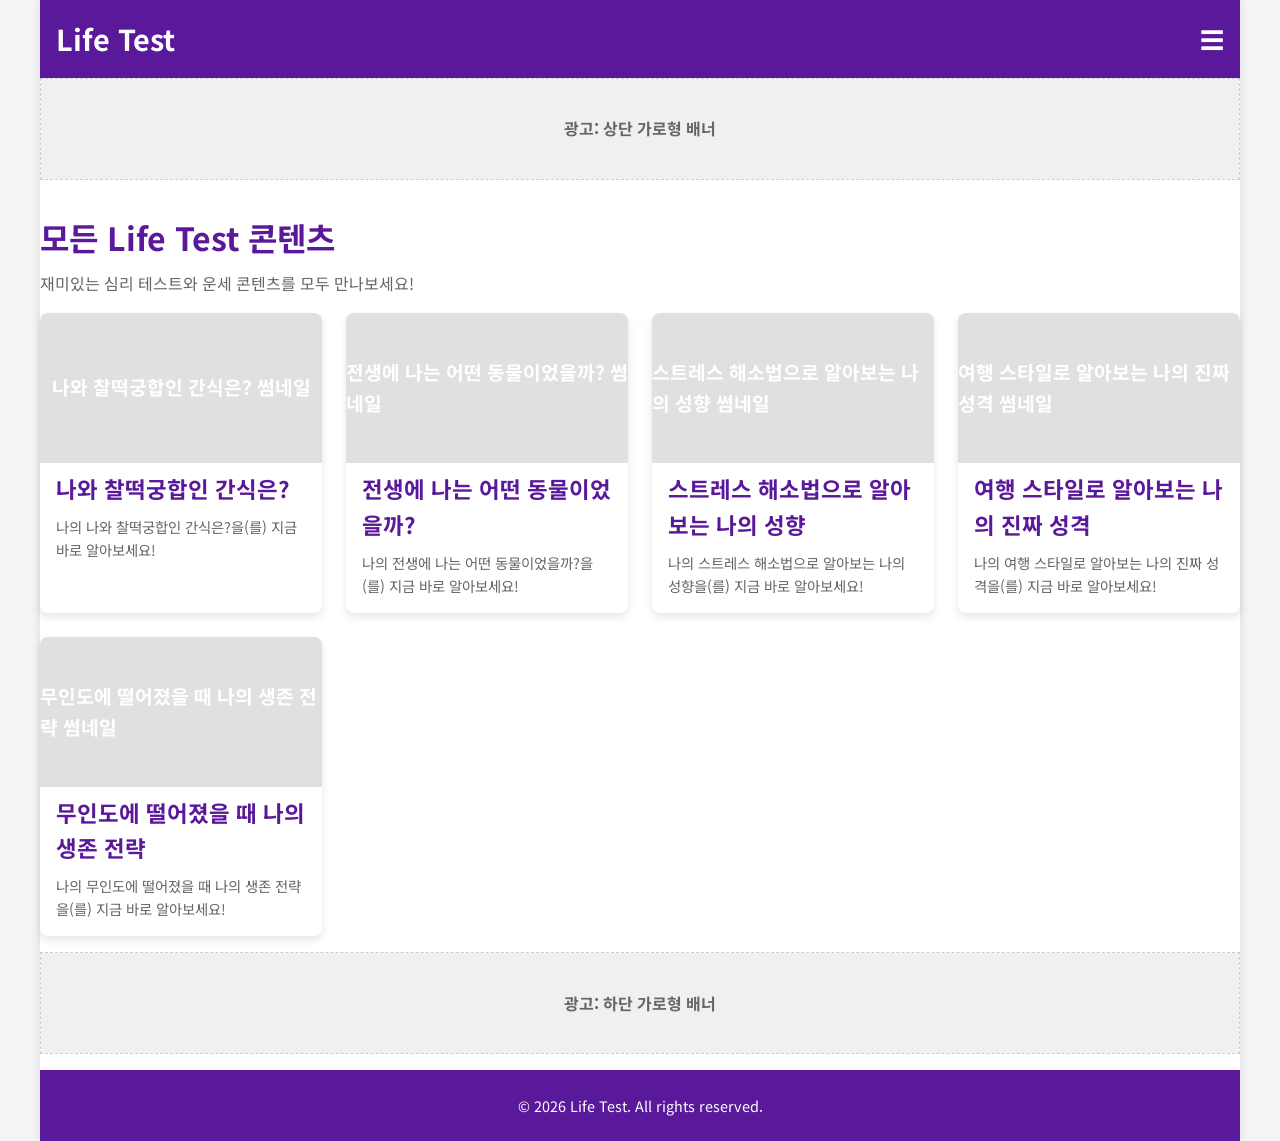
==== index.html @ fef47f28 "refactor: Optimize template files based on .clinerules" ====
<!DOCTYPE html>
<html lang="ko">
<head>
    <meta charset="UTF-8">
    <meta name="viewport" content="width=device-width, initial-scale=1.0">
    <title>Life Test - 모든 콘텐츠</title>
    <meta name="description" content="MZ세대를 위한 재미있는 심리 테스트, 운세, MBTI 콘텐츠 모음">
    <link rel="stylesheet" href="/css/style.css">
    <!-- JSON-LD 구조화 데이터 삽입 예정 -->
</head>
<body>
    <div class="container">
        <!-- 상단 헤더 -->
        <header class="header">
            <div class="logo">Life Test</div>
            <div class="hamburger-menu">☰</div>
            <nav class="full-screen-nav">
                <div class="close-button">X</div>
                <ul id="content-list">
                    <!-- 콘텐츠 목록이 여기에 동적으로 로드됩니다 -->
                </ul>
            </nav>
        </header>

        <div class="ad-banner top-width-ad">
            <!-- data-ad-client="ca-pub-9335289087106264" data-ad-slot="6534485962" -->
            <div class="ad-placeholder">광고: 상단 가로형 배너</div>
        </div>

        <main class="main-content">
            <h1 class="content-title">모든 Life Test 콘텐츠</h1>
            <p class="content-description">재미있는 심리 테스트와 운세 콘텐츠를 모두 만나보세요!</p>
            <div id="all-contents-grid" class="content-grid">
                <!-- 모든 콘텐츠가 여기에 동적으로 로드됩니다 -->
            </div>
        </main>

        <div class="ad-banner bottom-width-ad">
            <!-- data-ad-client="ca-pub-9335289087106264" data-ad-slot="9736597908" -->
            <div class="ad-placeholder">광고: 하단 가로형 배너</div>
        </div>

        <!-- 푸터 -->
        <footer class="footer">
            <p>&copy; 2026 Life Test. All rights reserved.</p>
        </footer>
    </div>

    <script src="/js/script.js"></script>
    <script>
        document.addEventListener("DOMContentLoaded", async () => {
            const contentGrid = document.getElementById("all-contents-grid");
            const contentListNav = document.getElementById("content-list");

            // Agent가 /workspace 내 폴더 목록을 읽어와서 이 스크립트를 동적으로 생성합니다.
            // 현재는 더미 데이터로 대체합니다.
            const contents = [
                { title: "나와 찰떡궁합인 간식은?", path: "snack-mbti-test" },
                { title: "전생에 나는 어떤 동물이었을까?", path: "animal-reincarnation-test" },
                { title: "스트레스 해소법으로 알아보는 나의 성향", path: "stress-coping-test" },
                { title: "여행 스타일로 알아보는 나의 진짜 성격", path: "travel-mbti-test" },
                { title: "무인도에 떨어졌을 때 나의 생존 전략", path: "island-survival-test" }
            ];

            contents.forEach(content => {
                // 메인 콘텐츠 그리드에 추가
                const contentCard = document.createElement("a");
                contentCard.href = `/${content.path}/index.html`;
                contentCard.className = "content-card";
                contentCard.innerHTML = `
                    <div class="content-card-thumbnail" style="background: #e0e0e0; height: 150px; display: flex; align-items: center; justify-content: center;">${content.title} 썸네일</div>
                    <h3 class="content-card-title">${content.title}</h3>
                    <p class="content-card-description">나의 ${content.title}을(를) 지금 바로 알아보세요!</p>
                `;
                contentGrid.appendChild(contentCard);

                // 네비게이션 목록에 추가
                const listItem = document.createElement("li");
                const link = document.createElement("a");
                link.href = `/${content.path}/index.html`;
                link.textContent = content.title;
                listItem.appendChild(link);
                contentListNav.appendChild(listItem);
            });
        });
    </script>
</body>
</html>
---- css/style.css ----
/* Google Fonts - 세련된 웹폰트 적용 */
@import url("https://fonts.googleapis.com/css2?family=Noto+Sans+KR:wght@400;700&display=swap");

:root {
    --primary-color: #5a189a;
    --secondary-color: #9d4edd;
    --accent-color: #c77dff;
    --text-color: #333;
    --light-gray: #f4f4f4;
    --medium-gray: #ccc;
    --dark-gray: #666;
}

* {
    box-sizing: border-box;
    margin: 0;
    padding: 0;
}

body {
    font-family: 'Noto Sans KR', sans-serif;
    line-height: 1.6;
    color: var(--text-color);
    background-color: var(--light-gray);
}

.container {
    max-width: 100%;
    margin: 0 auto;
    background-color: #fff;
    box-shadow: 0 0 10px rgba(0, 0, 0, 0.1);
}

/* Header */
.header {
    display: flex;
    justify-content: space-between;
    align-items: center;
    padding: 1rem;
    background-color: var(--primary-color);
    color: #fff;
    position: sticky;
    top: 0;
    z-index: 1000;
}

.header .logo {
    font-size: 1.8rem;
    font-weight: 700;
    color: #fff;
}

.hamburger-menu {
    font-size: 1.5rem;
    cursor: pointer;
}

.full-screen-nav {
    position: fixed;
    top: 0;
    left: 0;
    width: 100%;
    height: 100%;
    background-color: rgba(0, 0, 0, 0.9);
    color: #fff;
    display: flex;
    flex-direction: column;
    justify-content: center;
    align-items: center;
    z-index: 2000;
    transform: translateX(100%);
    transition: transform 0.3s ease-in-out;
}

.full-screen-nav.open {
    transform: translateX(0);
}

.full-screen-nav .close-button {
    position: absolute;
    top: 1rem;
    right: 1rem;
    font-size: 2rem;
    cursor: pointer;
}

.full-screen-nav #content-list {
    list-style: none;
    text-align: center;
}

.full-screen-nav #content-list li {
    margin: 1rem 0;
}

.full-screen-nav #content-list a {
    color: #fff;
    text-decoration: none;
    font-size: 1.5rem;
}

/* Ad Banners - Temporary Styles */
.ad-banner,
.ad-skyscraper div {
    margin-bottom: 1rem;
    text-align: center;
    font-weight: bold;
    color: var(--dark-gray);
    border: 1px dashed var(--medium-gray);
}

.ad-placeholder { background: #f0f0f0; min-height: 100px; display: flex; align-items: center; justify-content: center; width: 100%; }
.ad-placeholder-vertical { background: #e0e0e0; min-width: 120px; min-height: 600px; display: flex; align-items: center; justify-content: center; writing-mode: vertical-lr; text-orientation: mixed; }

/* Main Content */
.main-content {
    display: flex;
    flex-direction: column;
    padding: 1rem;
}

.content-wrapper {
    display: flex;
    flex-direction: column;
    gap: 1rem;
}

.content-area {
    flex-grow: 1;
}

.content-title {
    font-size: 2rem;
    color: var(--primary-color);
    margin-bottom: 0.5rem;
}

.content-description {
    font-size: 1rem;
    color: var(--dark-gray);
    margin-bottom: 1rem;
}

.thumbnail-image {
    background: var(--medium-gray);
    height: 200px;
    display: flex;
    align-items: center;
    justify-content: center;
    margin-bottom: 1rem;
    color: #fff;
    font-weight: bold;
}

.input-form {
    background-color: var(--light-gray);
    padding: 1.5rem;
    border-radius: 8px;
    margin-bottom: 1rem;
    text-align: center;
}

.input-form p {
    margin-bottom: 1rem;
    font-size: 1.1rem;
}

.input-form input[type="text"] {
    width: calc(100% - 2rem);
    padding: 0.8rem;
    margin-bottom: 1rem;
    border: 1px solid var(--medium-gray);
    border-radius: 4px;
    font-size: 1rem;
}

.input-form .cta-button {
    background-color: var(--accent-color);
    color: #fff;
    border: none;
    padding: 1rem 2rem;
    font-size: 1.2rem;
    font-weight: bold;
    border-radius: 5px;
    cursor: pointer;
    transition: background-color 0.3s ease;
}

.input-form .cta-button:hover {
    background-color: #a766cc;
}

/* Explore Banner */
.explore-banner {
    background-color: var(--light-gray);
    padding: 1rem;
    border-radius: 8px;
    text-align: center;
    margin-top: 2rem;
    border: 1px solid var(--medium-gray);
}

.explore-banner h3 {
    color: var(--primary-color);
    margin-bottom: 1rem;
}

.explore-item {
    display: flex;
    align-items: center;
    gap: 1rem;
    margin-bottom: 1rem;
    text-align: left;
    cursor: pointer;
}

.explore-thumbnail {
    background: var(--medium-gray);
    width: 80px;
    height: 80px;
    border-radius: 4px;
    flex-shrink: 0;
}

.explore-text .explore-title {
    font-weight: bold;
    color: var(--secondary-color);
}

.explore-text .explore-hook {
    font-size: 0.9rem;
    color: var(--dark-gray);
}

/* Footer */
.footer {
    text-align: center;
    padding: 1.5rem;
    background-color: var(--primary-color);
    color: #fff;
    font-size: 0.9rem;
    margin-top: 1rem;
}

.footer a {
    color: #fff;
    text-decoration: none;
    margin: 0 0.5rem;
}

.footer a:hover {
    text-decoration: underline;
}

/* Desktop specific styles */
@media (min-width: 768px) {
    .container {
        max-width: 1200px;
    }

    .content-wrapper {
        flex-direction: row;
    }

    .ad-skyscraper {
        display: flex; /* Show skyscrapers on desktop */
        flex-shrink: 0;
    }

    .left-height-ad {
        margin-right: 1rem;
    }

    .right-height-ad {
        margin-left: 1rem;
    }

    .main-content {
        padding: 1rem 0;
    }
}

@media (max-width: 767px) {
    .ad-skyscraper {
        display: none; /* Hide skyscrapers on mobile */
    }
}

/* Index Page Specific Styles */
.content-grid {
    display: grid;
    grid-template-columns: repeat(auto-fit, minmax(280px, 1fr));
    gap: 1.5rem;
    padding: 1rem;
}

.content-card {
    background-color: #fff;
    border-radius: 8px;
    box-shadow: 0 4px 8px rgba(0, 0, 0, 0.1);
    overflow: hidden;
    text-decoration: none;
    color: var(--text-color);
    transition: transform 0.2s ease-in-out;
}

.content-card:hover {
    transform: translateY(-5px);
}

.content-card-thumbnail {
    width: 100%;
    height: 150px;
    background-color: var(--medium-gray);
    display: flex;
    align-items: center;
    justify-content: center;
    color: #fff;
    font-weight: bold;
    font-size: 1.2rem;
    margin-bottom: 0.5rem;
}

.content-card-title {
    font-size: 1.4rem;
    color: var(--primary-color);
    padding: 0 1rem;
    margin-bottom: 0.5rem;
}

.content-card-description {
    font-size: 0.9rem;
    color: var(--dark-gray);
    padding: 0 1rem 1rem;
}

@media (min-width: 768px) {
    .content-grid {
        padding: 0;
    }
}
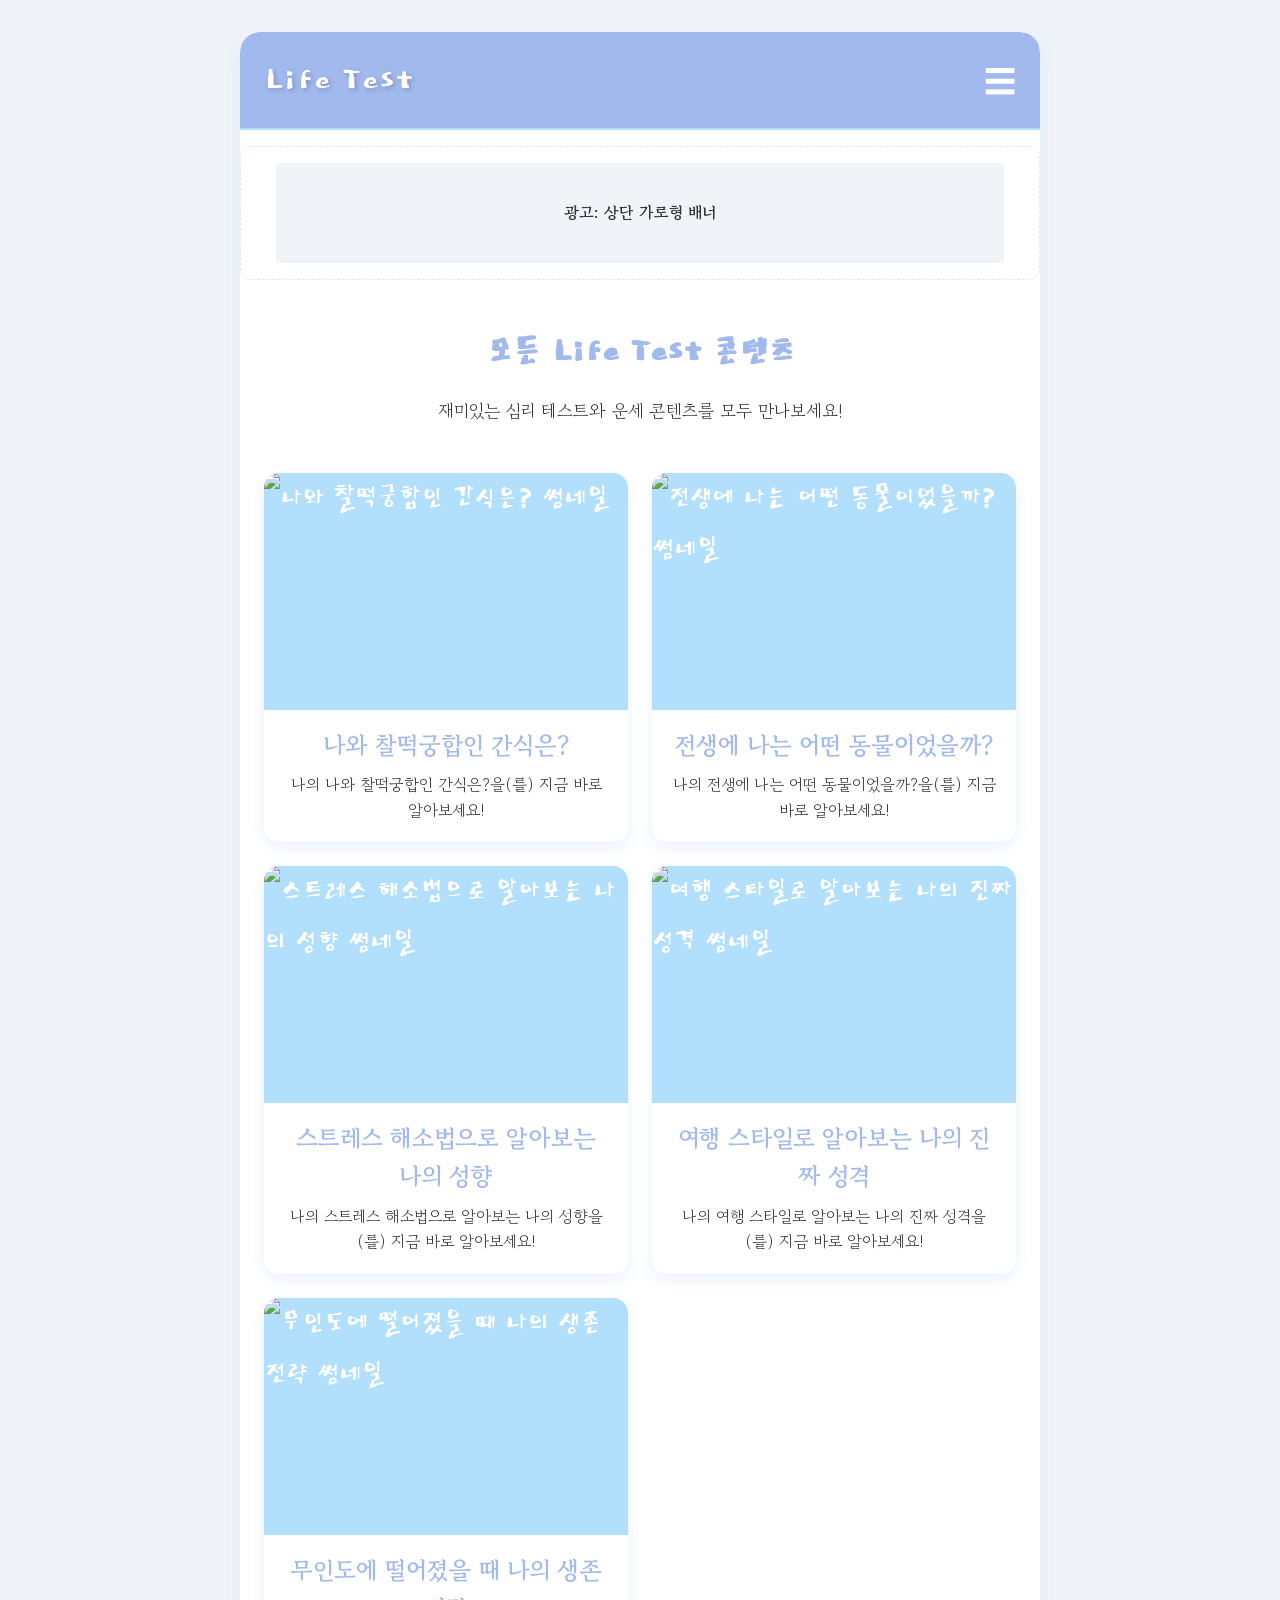
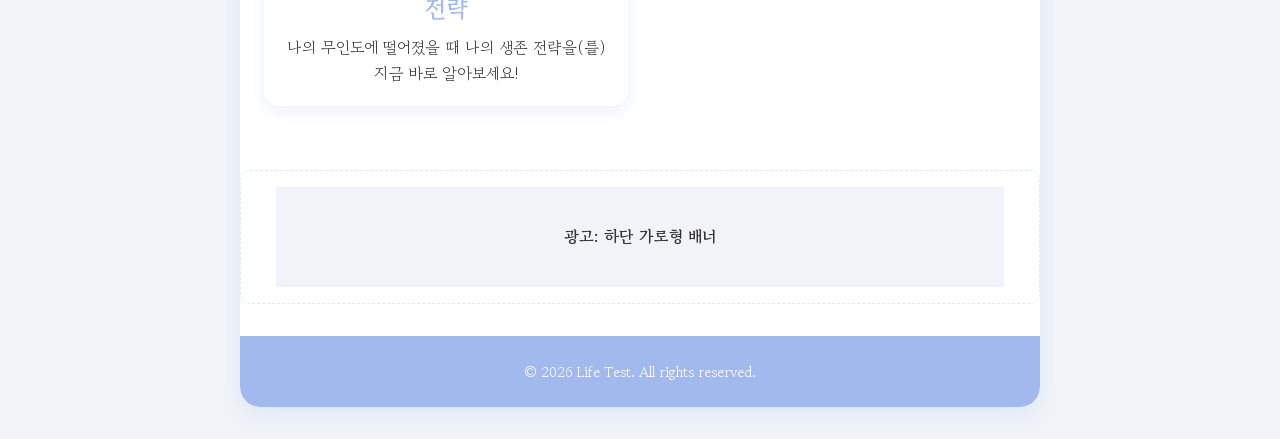
==== commit 334bbbc6: "feat: Revamp templates based on TestMoa style and implement result logic" ====
--- a/index.html
+++ b/index.html
@@ -5,7 +5,7 @@
     <meta name="viewport" content="width=device-width, initial-scale=1.0">
     <title>Life Test - 모든 콘텐츠</title>
     <meta name="description" content="MZ세대를 위한 재미있는 심리 테스트, 운세, MBTI 콘텐츠 모음">
-    <link rel="stylesheet" href="/css/style.css">
+    <link rel="stylesheet" href="css/style.css">
     <!-- JSON-LD 구조화 데이터 삽입 예정 -->
 </head>
 <body>
@@ -46,41 +46,34 @@
         </footer>
     </div>
 
-    <script src="/js/script.js"></script>
+    <script src="js/script.js"></script>
     <script>
         document.addEventListener("DOMContentLoaded", async () => {
             const contentGrid = document.getElementById("all-contents-grid");
             const contentListNav = document.getElementById("content-list");
 
-            // Agent가 /workspace 내 폴더 목록을 읽어와서 이 스크립트를 동적으로 생성합니다.
-            // 현재는 더미 데이터로 대체합니다.
             const contents = [
-                { title: "나와 찰떡궁합인 간식은?", path: "snack-mbti-test" },
-                { title: "전생에 나는 어떤 동물이었을까?", path: "animal-reincarnation-test" },
-                { title: "스트레스 해소법으로 알아보는 나의 성향", path: "stress-coping-test" },
-                { title: "여행 스타일로 알아보는 나의 진짜 성격", path: "travel-mbti-test" },
-                { title: "무인도에 떨어졌을 때 나의 생존 전략", path: "island-survival-test" }
+                { title: "나와 찰떡궁합인 간식은?", path: "snack-mbti-test", thumbnail: "https://via.placeholder.com/400x300?text=Snack" },
+                { title: "전생에 나는 어떤 동물이었을까?", path: "animal-reincarnation-test", thumbnail: "https://via.placeholder.com/400x300?text=Animal" },
+                { title: "스트레스 해소법으로 알아보는 나의 성향", path: "stress-coping-test", thumbnail: "https://via.placeholder.com/400x300?text=Stress" },
+                { title: "여행 스타일로 알아보는 나의 진짜 성격", path: "travel-mbti-test", thumbnail: "https://via.placeholder.com/400x300?text=Travel" },
+                { title: "무인도에 떨어졌을 때 나의 생존 전략", path: "island-survival-test", thumbnail: "https://via.placeholder.com/400x300?text=Island" }
             ];
 
             contents.forEach(content => {
                 // 메인 콘텐츠 그리드에 추가
-                const contentCard = document.createElement("a");
-                contentCard.href = `/${content.path}/index.html`;
-                contentCard.className = "content-card";
-                contentCard.innerHTML = `
-                    <div class="content-card-thumbnail" style="background: #e0e0e0; height: 150px; display: flex; align-items: center; justify-content: center;">${content.title} 썸네일</div>
-                    <h3 class="content-card-title">${content.title}</h3>
-                    <p class="content-card-description">나의 ${content.title}을(를) 지금 바로 알아보세요!</p>
+                contentGrid.innerHTML += `
+                    <a href="./${content.path}/index.html" class="content-card">
+                        <div class="content-card-thumbnail">
+                            <img src="${content.thumbnail}" alt="${content.title} 썸네일">
+                        </div>
+                        <h3 class="content-card-title">${content.title}</h3>
+                        <p class="content-card-description">나의 ${content.title}을(를) 지금 바로 알아보세요!</p>
+                    </a>
                 `;
-                contentGrid.appendChild(contentCard);
 
                 // 네비게이션 목록에 추가
-                const listItem = document.createElement("li");
-                const link = document.createElement("a");
-                link.href = `/${content.path}/index.html`;
-                link.textContent = content.title;
-                listItem.appendChild(link);
-                contentListNav.appendChild(listItem);
+                contentListNav.innerHTML += `<li><a href="./${content.path}/index.html">${content.title}</a></li>`;
             });
         });
     </script>
--- a/css/style.css
+++ b/css/style.css
@@ -1,14 +1,15 @@
 /* Google Fonts - 세련된 웹폰트 적용 */
-@import url("https://fonts.googleapis.com/css2?family=Noto+Sans+KR:wght@400;700&display=swap");
+@import url('https://fonts.googleapis.com/css2?family=Gowun+Batang&family=Dokdo&display=swap');
 
 :root {
-    --primary-color: #5a189a;
-    --secondary-color: #9d4edd;
-    --accent-color: #c77dff;
-    --text-color: #333;
-    --light-gray: #f4f4f4;
-    --medium-gray: #ccc;
-    --dark-gray: #666;
+    --primary-color: #A2B9EE; /* 연한 파스텔 블루 */
+    --secondary-color: #B2DFFB; /* 더 연한 파스텔 스카이 블루 */
+    --accent-color: #FFC0CB; /* 연한 파스텔 핑크 */
+    --text-color: #333; /* 진한 회색 */
+    --light-bg: #F0F4F8; /* 아주 연한 배경색 */
+    --card-bg: #FFFFFF; /* 카드 배경색 */
+    --border-color: #DDEBF7; /* 연한 테두리색 */
+    --shadow-light: rgba(162, 185, 238, 0.2); /* 연한 그림자 */
 }
 
 * {
@@ -18,17 +19,24 @@
 }
 
 body {
-    font-family: 'Noto Sans KR', sans-serif;
+    font-family: 'Gowun Batang', serif;
     line-height: 1.6;
     color: var(--text-color);
-    background-color: var(--light-gray);
+    background-color: var(--light-bg);
+    display: flex;
+    justify-content: center;
+    align-items: flex-start; /* 상단 정렬 */
+    min-height: 100vh;
 }
 
 .container {
-    max-width: 100%;
-    margin: 0 auto;
-    background-color: #fff;
-    box-shadow: 0 0 10px rgba(0, 0, 0, 0.1);
+    width: 100%;
+    max-width: 800px; /* TestMoa와 유사한 최대 너비 */
+    margin: 1rem auto; /* 상하 여백 추가 */
+    background-color: var(--card-bg);
+    border-radius: 20px; /* 둥근 모서리 강조 */
+    box-shadow: 0 8px 20px var(--shadow-light);
+    overflow: hidden;
 }
 
 /* Header */
@@ -36,23 +44,28 @@
     display: flex;
     justify-content: space-between;
     align-items: center;
-    padding: 1rem;
+    padding: 1rem 1.5rem;
     background-color: var(--primary-color);
     color: #fff;
     position: sticky;
     top: 0;
     z-index: 1000;
+    border-bottom: 2px solid var(--secondary-color);
+    border-radius: 20px 20px 0 0; /* 상단만 둥글게 */
 }
 
 .header .logo {
-    font-size: 1.8rem;
-    font-weight: 700;
-    color: #fff;
+    font-family: 'Dokdo', cursive; /* 귀여운 폰트 적용 */
+    font-size: 2.5rem;
+    font-weight: normal;
+    color: #fff;
+    text-shadow: 2px 2px 5px rgba(0,0,0,0.2);
 }
 
 .hamburger-menu {
-    font-size: 1.5rem;
+    font-size: 2rem;
     cursor: pointer;
+    color: #fff;
 }
 
 .full-screen-nav {
@@ -61,7 +74,7 @@
     left: 0;
     width: 100%;
     height: 100%;
-    background-color: rgba(0, 0, 0, 0.9);
+    background-color: rgba(0, 0, 0, 0.85);
     color: #fff;
     display: flex;
     flex-direction: column;
@@ -78,10 +91,11 @@
 
 .full-screen-nav .close-button {
     position: absolute;
-    top: 1rem;
-    right: 1rem;
-    font-size: 2rem;
+    top: 1.5rem;
+    right: 1.5rem;
+    font-size: 2.5rem;
     cursor: pointer;
+    color: var(--accent-color);
 }
 
 .full-screen-nav #content-list {
@@ -96,113 +110,243 @@
 .full-screen-nav #content-list a {
     color: #fff;
     text-decoration: none;
-    font-size: 1.5rem;
+    font-size: 1.8rem;
+    transition: color 0.2s ease;
+}
+
+.full-screen-nav #content-list a:hover {
+    color: var(--accent-color);
 }
 
 /* Ad Banners - Temporary Styles */
 .ad-banner,
 .ad-skyscraper div {
-    margin-bottom: 1rem;
+    margin: 1rem auto; /* 상하 여백 및 중앙 정렬 */
     text-align: center;
     font-weight: bold;
-    color: var(--dark-gray);
-    border: 1px dashed var(--medium-gray);
-}
-
-.ad-placeholder { background: #f0f0f0; min-height: 100px; display: flex; align-items: center; justify-content: center; width: 100%; }
-.ad-placeholder-vertical { background: #e0e0e0; min-width: 120px; min-height: 600px; display: flex; align-items: center; justify-content: center; writing-mode: vertical-lr; text-orientation: mixed; }
+    color: var(--text-color);
+    border: 1px dashed var(--border-color);
+    border-radius: 10px; /* 둥근 모서리 */
+    overflow: hidden; /* 내부 이미지 등에 영향 */
+}
+
+.ad-placeholder { background: var(--light-bg); min-height: 100px; display: flex; align-items: center; justify-content: center; width: calc(100% - 2rem); margin: 1rem auto; }
+.ad-placeholder-vertical { background: var(--light-bg); min-width: 120px; min-height: 300px; display: flex; align-items: center; justify-content: center; writing-mode: vertical-lr; text-orientation: mixed; border-radius: 10px; }
 
 /* Main Content */
 .main-content {
     display: flex;
     flex-direction: column;
-    padding: 1rem;
+    padding: 1.5rem;
 }
 
 .content-wrapper {
     display: flex;
     flex-direction: column;
-    gap: 1rem;
+    gap: 1.5rem;
 }
 
 .content-area {
     flex-grow: 1;
+    background-color: var(--card-bg);
+    padding: 1.5rem;
+    border-radius: 15px;
+    box-shadow: 0 4px 10px var(--shadow-light);
 }
 
 .content-title {
-    font-size: 2rem;
+    font-family: 'Dokdo', cursive;
+    font-size: 2.5rem;
     color: var(--primary-color);
-    margin-bottom: 0.5rem;
+    margin-bottom: 0.8rem;
+    text-align: center;
 }
 
 .content-description {
-    font-size: 1rem;
+    font-size: 1.1rem;
     color: var(--dark-gray);
-    margin-bottom: 1rem;
-}
-
-.thumbnail-image {
-    background: var(--medium-gray);
-    height: 200px;
-    display: flex;
-    align-items: center;
-    justify-content: center;
-    margin-bottom: 1rem;
-    color: #fff;
+    margin-bottom: 1.5rem;
+    text-align: center;
+}
+
+.thumbnail-image-wrapper {
+    width: 100%;
+    padding-bottom: 56.25%; /* 16:9 Aspect Ratio */
+    position: relative;
+    margin-bottom: 1.5rem;
+    border-radius: 10px;
+    overflow: hidden;
+    box-shadow: 0 2px 5px rgba(0,0,0,0.1);
+}
+
+.thumbnail-image-wrapper img {
+    position: absolute;
+    top: 0;
+    left: 0;
+    width: 100%;
+    height: 100%;
+    object-fit: cover; /* 이미지가 잘리지 않게 중앙 배치 */
+    border-radius: 10px;
+}
+
+.input-form {
+    background-color: var(--light-bg);
+    padding: 2rem;
+    border-radius: 15px;
+    margin-bottom: 1.5rem;
+    text-align: center;
+    box-shadow: inset 0 2px 5px rgba(0,0,0,0.05);
+}
+
+.input-form p {
+    margin-bottom: 1.2rem;
+    font-size: 1.2rem;
+    color: var(--primary-color);
     font-weight: bold;
-}
-
-.input-form {
-    background-color: var(--light-gray);
-    padding: 1.5rem;
-    border-radius: 8px;
-    margin-bottom: 1rem;
-    text-align: center;
-}
-
-.input-form p {
-    margin-bottom: 1rem;
-    font-size: 1.1rem;
 }
 
 .input-form input[type="text"] {
     width: calc(100% - 2rem);
-    padding: 0.8rem;
-    margin-bottom: 1rem;
-    border: 1px solid var(--medium-gray);
-    border-radius: 4px;
-    font-size: 1rem;
+    padding: 1rem;
+    margin-bottom: 1.5rem;
+    border: 1px solid var(--border-color);
+    border-radius: 10px; /* 둥근 입력 필드 */
+    font-size: 1.1rem;
+    outline: none;
+    transition: border-color 0.2s ease, box-shadow 0.2s ease;
+}
+
+.input-form input[type="text"]:focus {
+    border-color: var(--accent-color);
+    box-shadow: 0 0 0 3px rgba(255, 192, 203, 0.4); /* 포커스 시 그림자 효과 */
 }
 
 .input-form .cta-button {
     background-color: var(--accent-color);
     color: #fff;
     border: none;
-    padding: 1rem 2rem;
-    font-size: 1.2rem;
+    padding: 1.2rem 2.5rem;
+    font-size: 1.4rem;
     font-weight: bold;
-    border-radius: 5px;
+    border-radius: 15px; /* 둥근 버튼 */
     cursor: pointer;
-    transition: background-color 0.3s ease;
+    transition: background-color 0.3s ease, transform 0.2s ease;
+    box-shadow: 0 4px 10px rgba(255, 192, 203, 0.4);
 }
 
 .input-form .cta-button:hover {
-    background-color: #a766cc;
+    background-color: #ff9cb1;
+    transform: translateY(-2px);
+}
+
+/* Result Section */
+#result-section {
+    display: none; /* 초기에는 숨김 */
+    padding: 1.5rem;
+    border-radius: 15px;
+    background-color: var(--card-bg);
+    box-shadow: 0 4px 10px var(--shadow-light);
+    text-align: center;
+}
+
+#result-section h2 {
+    font-family: 'Dokdo', cursive;
+    font-size: 3rem;
+    color: var(--primary-color);
+    margin-bottom: 1rem;
+}
+
+#result-section .result-image-wrapper {
+    width: 80%;
+    max-width: 300px;
+    padding-bottom: 80%; /* 1:1 Aspect Ratio */
+    position: relative;
+    margin: 1.5rem auto;
+    border-radius: 50%; /* 원형 이미지 */
+    overflow: hidden;
+    box-shadow: 0 4px 10px rgba(0,0,0,0.1);
+}
+
+#result-section .result-image-wrapper img {
+    position: absolute;
+    top: 0;
+    left: 0;
+    width: 100%;
+    height: 100%;
+    object-fit: cover;
+}
+
+#result-section .result-description {
+    font-size: 1.1rem;
+    color: var(--dark-gray);
+    margin-bottom: 1.5rem;
+}
+
+#result-section .result-type {
+    font-size: 1.3rem;
+    font-weight: bold;
+    color: var(--secondary-color);
+    margin-bottom: 1rem;
+}
+
+/* Loading Animation */
+.loading-overlay {
+    position: fixed;
+    top: 0;
+    left: 0;
+    width: 100%;
+    height: 100%;
+    background-color: rgba(255, 255, 255, 0.9);
+    display: flex;
+    justify-content: center;
+    align-items: center;
+    z-index: 3000;
+    opacity: 0;
+    visibility: hidden;
+    transition: opacity 0.3s ease, visibility 0.3s ease;
+}
+
+.loading-overlay.show {
+    opacity: 1;
+    visibility: visible;
+}
+
+.loading-dots {
+    display: flex;
+    gap: 0.5rem;
+}
+
+.loading-dots span {
+    width: 15px;
+    height: 15px;
+    background-color: var(--accent-color);
+    border-radius: 50%;
+    animation: jump 1s infinite ease-in-out;
+}
+
+.loading-dots span:nth-child(2) { animation-delay: 0.2s; }
+.loading-dots span:nth-child(3) { animation-delay: 0.4s; }
+
+@keyframes jump {
+    0%, 100% { transform: translateY(0); }
+    50% { transform: translateY(-15px); }
 }
 
 /* Explore Banner */
 .explore-banner {
-    background-color: var(--light-gray);
-    padding: 1rem;
-    border-radius: 8px;
+    background-color: var(--light-bg);
+    padding: 1.5rem;
+    border-radius: 15px;
     text-align: center;
     margin-top: 2rem;
-    border: 1px solid var(--medium-gray);
+    border: 1px solid var(--border-color);
+    box-shadow: 0 2px 5px rgba(0,0,0,0.05);
 }
 
 .explore-banner h3 {
     color: var(--primary-color);
     margin-bottom: 1rem;
+    font-size: 1.5rem;
 }
 
 .explore-item {
@@ -212,19 +356,34 @@
     margin-bottom: 1rem;
     text-align: left;
     cursor: pointer;
+    background-color: var(--card-bg);
+    padding: 0.8rem;
+    border-radius: 10px;
+    box-shadow: 0 2px 5px rgba(0,0,0,0.05);
+    transition: transform 0.2s ease;
+}
+
+.explore-item:hover {
+    transform: translateX(5px);
 }
 
 .explore-thumbnail {
-    background: var(--medium-gray);
-    width: 80px;
-    height: 80px;
-    border-radius: 4px;
+    background: var(--secondary-color);
+    width: 60px;
+    height: 60px;
+    border-radius: 8px;
     flex-shrink: 0;
+    display: flex; /* 중앙 정렬용 */
+    align-items: center;
+    justify-content: center;
+    color: #fff;
+    font-size: 0.8rem;
 }
 
 .explore-text .explore-title {
     font-weight: bold;
-    color: var(--secondary-color);
+    color: var(--primary-color);
+    font-size: 1.1rem;
 }
 
 .explore-text .explore-hook {
@@ -239,27 +398,18 @@
     background-color: var(--primary-color);
     color: #fff;
     font-size: 0.9rem;
-    margin-top: 1rem;
-}
-
-.footer a {
-    color: #fff;
-    text-decoration: none;
-    margin: 0 0.5rem;
-}
-
-.footer a:hover {
-    text-decoration: underline;
+    margin-top: 2rem;
+    border-radius: 0 0 20px 20px; /* 하단만 둥글게 */
 }
 
 /* Desktop specific styles */
 @media (min-width: 768px) {
     .container {
-        max-width: 1200px;
-    }
-
+        margin: 2rem auto;
+    }
     .content-wrapper {
         flex-direction: row;
+        align-items: flex-start;
     }
 
     .ad-skyscraper {
@@ -268,16 +418,19 @@
     }
 
     .left-height-ad {
-        margin-right: 1rem;
+        margin-right: 1.5rem;
     }
 
     .right-height-ad {
-        margin-left: 1rem;
+        margin-left: 1.5rem;
     }
 
     .main-content {
-        padding: 1rem 0;
-    }
+        padding: 1.5rem 0;
+    }
+
+    .ad-placeholder { width: 728px; height: 90px; } /* 데스크탑 리더보드 */
+    .ad-placeholder-vertical { min-width: 160px; height: 600px; } /* 데스크탑 스카이스크래퍼 */
 }
 
 @media (max-width: 767px) {
@@ -289,53 +442,64 @@
 /* Index Page Specific Styles */
 .content-grid {
     display: grid;
-    grid-template-columns: repeat(auto-fit, minmax(280px, 1fr));
+    grid-template-columns: repeat(auto-fit, minmax(250px, 1fr));
     gap: 1.5rem;
-    padding: 1rem;
+    padding: 1.5rem;
 }
 
 .content-card {
-    background-color: #fff;
-    border-radius: 8px;
-    box-shadow: 0 4px 8px rgba(0, 0, 0, 0.1);
+    background-color: var(--card-bg);
+    border-radius: 15px; /* 더 둥글게 */
+    box-shadow: 0 6px 15px var(--shadow-light);
     overflow: hidden;
     text-decoration: none;
     color: var(--text-color);
-    transition: transform 0.2s ease-in-out;
+    transition: transform 0.2s ease-in-out, box-shadow 0.2s ease;
+    display: flex;
+    flex-direction: column;
+    justify-content: space-between; /* 내용 균등 분배 */
 }
 
 .content-card:hover {
-    transform: translateY(-5px);
+    transform: translateY(-8px);
+    box-shadow: 0 10px 25px var(--shadow-light);
 }
 
 .content-card-thumbnail {
     width: 100%;
-    height: 150px;
-    background-color: var(--medium-gray);
+    padding-bottom: 65%; /* 이미지 비율 4:3 */
+    position: relative;
+    background-color: var(--secondary-color);
     display: flex;
     align-items: center;
     justify-content: center;
     color: #fff;
-    font-weight: bold;
-    font-size: 1.2rem;
-    margin-bottom: 0.5rem;
+    font-family: 'Dokdo', cursive;
+    font-size: 2rem;
+    overflow: hidden;
+}
+
+.content-card-thumbnail img {
+    position: absolute;
+    top: 0;
+    left: 0;
+    width: 100%;
+    height: 100%;
+    object-fit: cover;
 }
 
 .content-card-title {
-    font-size: 1.4rem;
+    font-family: 'Gowun Batang', serif;
+    font-size: 1.5rem;
     color: var(--primary-color);
-    padding: 0 1rem;
-    margin-bottom: 0.5rem;
+    padding: 1rem 1.2rem 0.5rem;
+    text-align: center;
 }
 
 .content-card-description {
-    font-size: 0.9rem;
+    font-size: 1rem;
     color: var(--dark-gray);
-    padding: 0 1rem 1rem;
-}
-
-@media (min-width: 768px) {
-    .content-grid {
-        padding: 0;
-    }
-}
+    padding: 0 1.2rem 1.2rem;
+    text-align: center;
+    flex-grow: 1; /* 남은 공간 채우기 */
+}
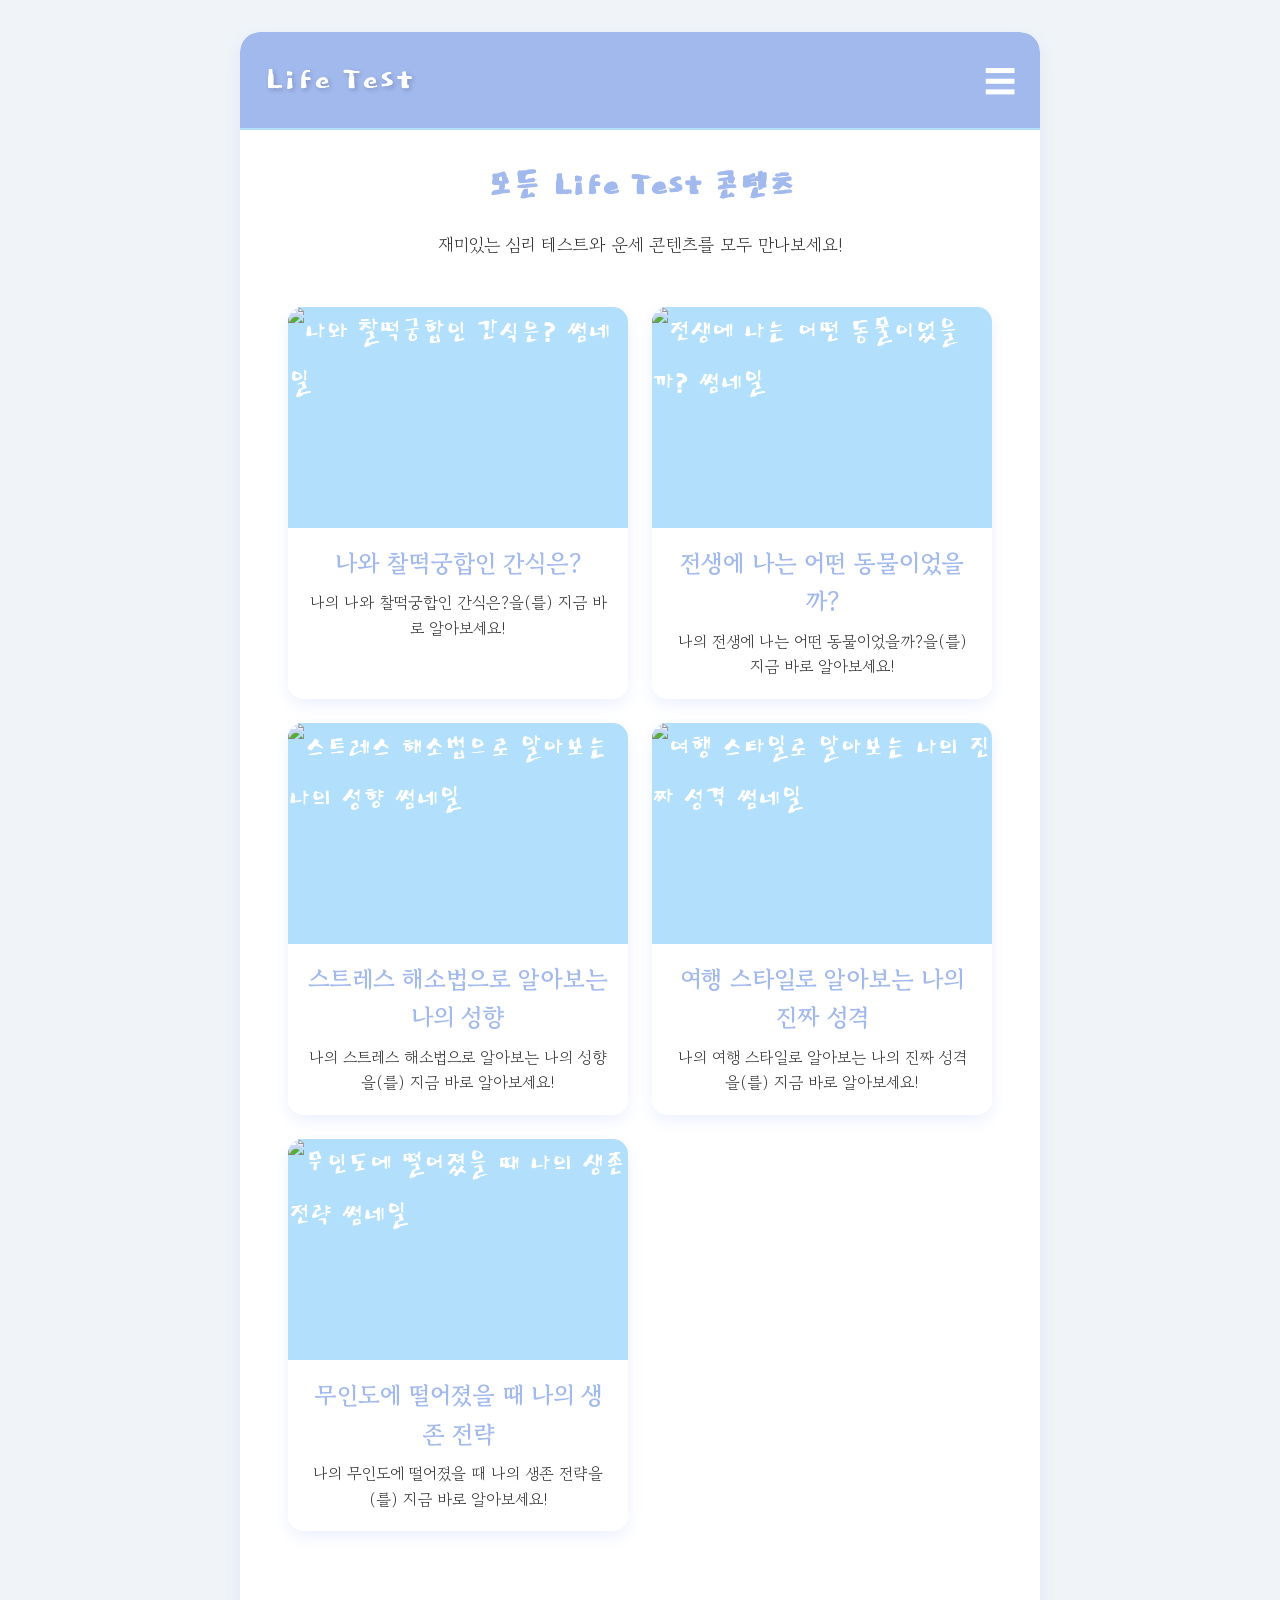
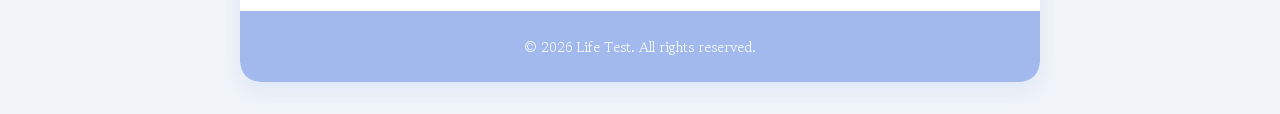
==== commit e5f5f174: "fix: Correctly comment out all ad sections in all HTML files" ====
--- a/index.html
+++ b/index.html
@@ -22,10 +22,11 @@
             </nav>
         </header>
 
+        <!--
         <div class="ad-banner top-width-ad">
-            <!-- data-ad-client="ca-pub-9335289087106264" data-ad-slot="6534485962" -->
             <div class="ad-placeholder">광고: 상단 가로형 배너</div>
         </div>
+        -->
 
         <main class="main-content">
             <h1 class="content-title">모든 Life Test 콘텐츠</h1>
@@ -35,10 +36,11 @@
             </div>
         </main>
 
+        <!--
         <div class="ad-banner bottom-width-ad">
-            <!-- data-ad-client="ca-pub-9335289087106264" data-ad-slot="9736597908" -->
             <div class="ad-placeholder">광고: 하단 가로형 배너</div>
         </div>
+        -->
 
         <!-- 푸터 -->
         <footer class="footer">
--- a/css/style.css
+++ b/css/style.css
@@ -1,5 +1,5 @@
 /* Google Fonts - 세련된 웹폰트 적용 */
-@import url('https://fonts.googleapis.com/css2?family=Gowun+Batang&family=Dokdo&display=swap');
+@import url("https://fonts.googleapis.com/css2?family=Gowun+Batang&family=Dokdo&display=swap");
 
 :root {
     --primary-color: #A2B9EE; /* 연한 파스텔 블루 */
@@ -189,36 +189,66 @@
     border-radius: 10px;
 }
 
-.input-form {
+.question-container {
+    margin-bottom: 1.5rem;
+}
+
+.question {
     background-color: var(--light-bg);
-    padding: 2rem;
+    padding: 1.5rem;
     border-radius: 15px;
     margin-bottom: 1.5rem;
-    text-align: center;
     box-shadow: inset 0 2px 5px rgba(0,0,0,0.05);
 }
 
-.input-form p {
-    margin-bottom: 1.2rem;
-    font-size: 1.2rem;
+.question-text {
+    font-size: 1.3rem;
     color: var(--primary-color);
     font-weight: bold;
-}
-
-.input-form input[type="text"] {
-    width: calc(100% - 2rem);
-    padding: 1rem;
     margin-bottom: 1.5rem;
+    text-align: center;
+}
+
+.options {
+    display: flex;
+    flex-direction: column;
+    gap: 0.8rem;
+}
+
+.option-button {
+    background-color: var(--card-bg);
+    color: var(--text-color);
     border: 1px solid var(--border-color);
-    border-radius: 10px; /* 둥근 입력 필드 */
+    padding: 1rem 1.5rem;
     font-size: 1.1rem;
-    outline: none;
-    transition: border-color 0.2s ease, box-shadow 0.2s ease;
-}
-
-.input-form input[type="text"]:focus {
-    border-color: var(--accent-color);
-    box-shadow: 0 0 0 3px rgba(255, 192, 203, 0.4); /* 포커스 시 그림자 효과 */
+    border-radius: 10px;
+    cursor: pointer;
+    transition: background-color 0.2s ease, border-color 0.2s ease, transform 0.2s ease;
+    text-align: left;
+    width: 100%;
+}
+
+.option-button:hover {
+    background-color: var(--secondary-color);
+    color: #fff;
+    border-color: var(--secondary-color);
+    transform: translateY(-2px);
+}
+
+.option-button.selected {
+    background-color: var(--primary-color);
+    color: #fff;
+    border-color: var(--primary-color);
+    box-shadow: 0 2px 5px rgba(0,0,0,0.2);
+}
+
+.input-form {
+    background-color: transparent; /* 질문 영역이 폼의 배경을 대체하므로 투명하게 */
+    padding: 0; /* 질문 영역에서 패딩 처리 */
+    border-radius: 0;
+    margin-bottom: 0; 
+    text-align: center;
+    box-shadow: none;
 }
 
 .input-form .cta-button {
@@ -232,6 +262,7 @@
     cursor: pointer;
     transition: background-color 0.3s ease, transform 0.2s ease;
     box-shadow: 0 4px 10px rgba(255, 192, 203, 0.4);
+    margin-top: 2rem; /* 질문과 버튼 사이 간격 */
 }
 
 .input-form .cta-button:hover {
@@ -403,39 +434,51 @@
 }
 
 /* Desktop specific styles */
-@media (min-width: 768px) {
+@media (min-width: 1024px) { /* 데스크탑 최소 너비 1024px */
+    body {
+        grid-template-columns: 200px minmax(320px, 800px) 200px; /* 좌측, 중앙, 우측 */
+        display: grid;
+        align-items: flex-start;
+        padding: 0;
+    }
+
     .container {
-        margin: 2rem auto;
-    }
-    .content-wrapper {
-        flex-direction: row;
+        grid-column: 2; /* 중앙 칼럼에 배치 */
+        margin: 2rem 0; /* 상하 여백만 */
+    }
+
+    .ad-skyscraper {
+        display: flex;
+        justify-content: center;
         align-items: flex-start;
-    }
-
-    .ad-skyscraper {
-        display: flex; /* Show skyscrapers on desktop */
-        flex-shrink: 0;
+        padding-top: 2rem; /* container와 높이 맞추기 */
     }
 
     .left-height-ad {
-        margin-right: 1.5rem;
+        grid-column: 1; /* 좌측 칼럼에 배치 */
     }
 
     .right-height-ad {
-        margin-left: 1.5rem;
-    }
-
-    .main-content {
-        padding: 1.5rem 0;
+        grid-column: 3; /* 우측 칼럼에 배치 */
     }
 
     .ad-placeholder { width: 728px; height: 90px; } /* 데스크탑 리더보드 */
     .ad-placeholder-vertical { min-width: 160px; height: 600px; } /* 데스크탑 스카이스크래퍼 */
-}
-
-@media (max-width: 767px) {
+
+    .main-content {
+        padding: 1.5rem;
+    }
+}
+
+@media (max-width: 1023px) { /* 모바일 및 태블릿 */
     .ad-skyscraper {
-        display: none; /* Hide skyscrapers on mobile */
+        display: none; /* 모바일에서 스카이스크래퍼 숨김 */
+    }
+    body {
+        display: flex; /* flex로 변경 */
+    }
+    .container {
+        margin: 1rem; /* 모바일에서 여백 조정 */
     }
 }
 
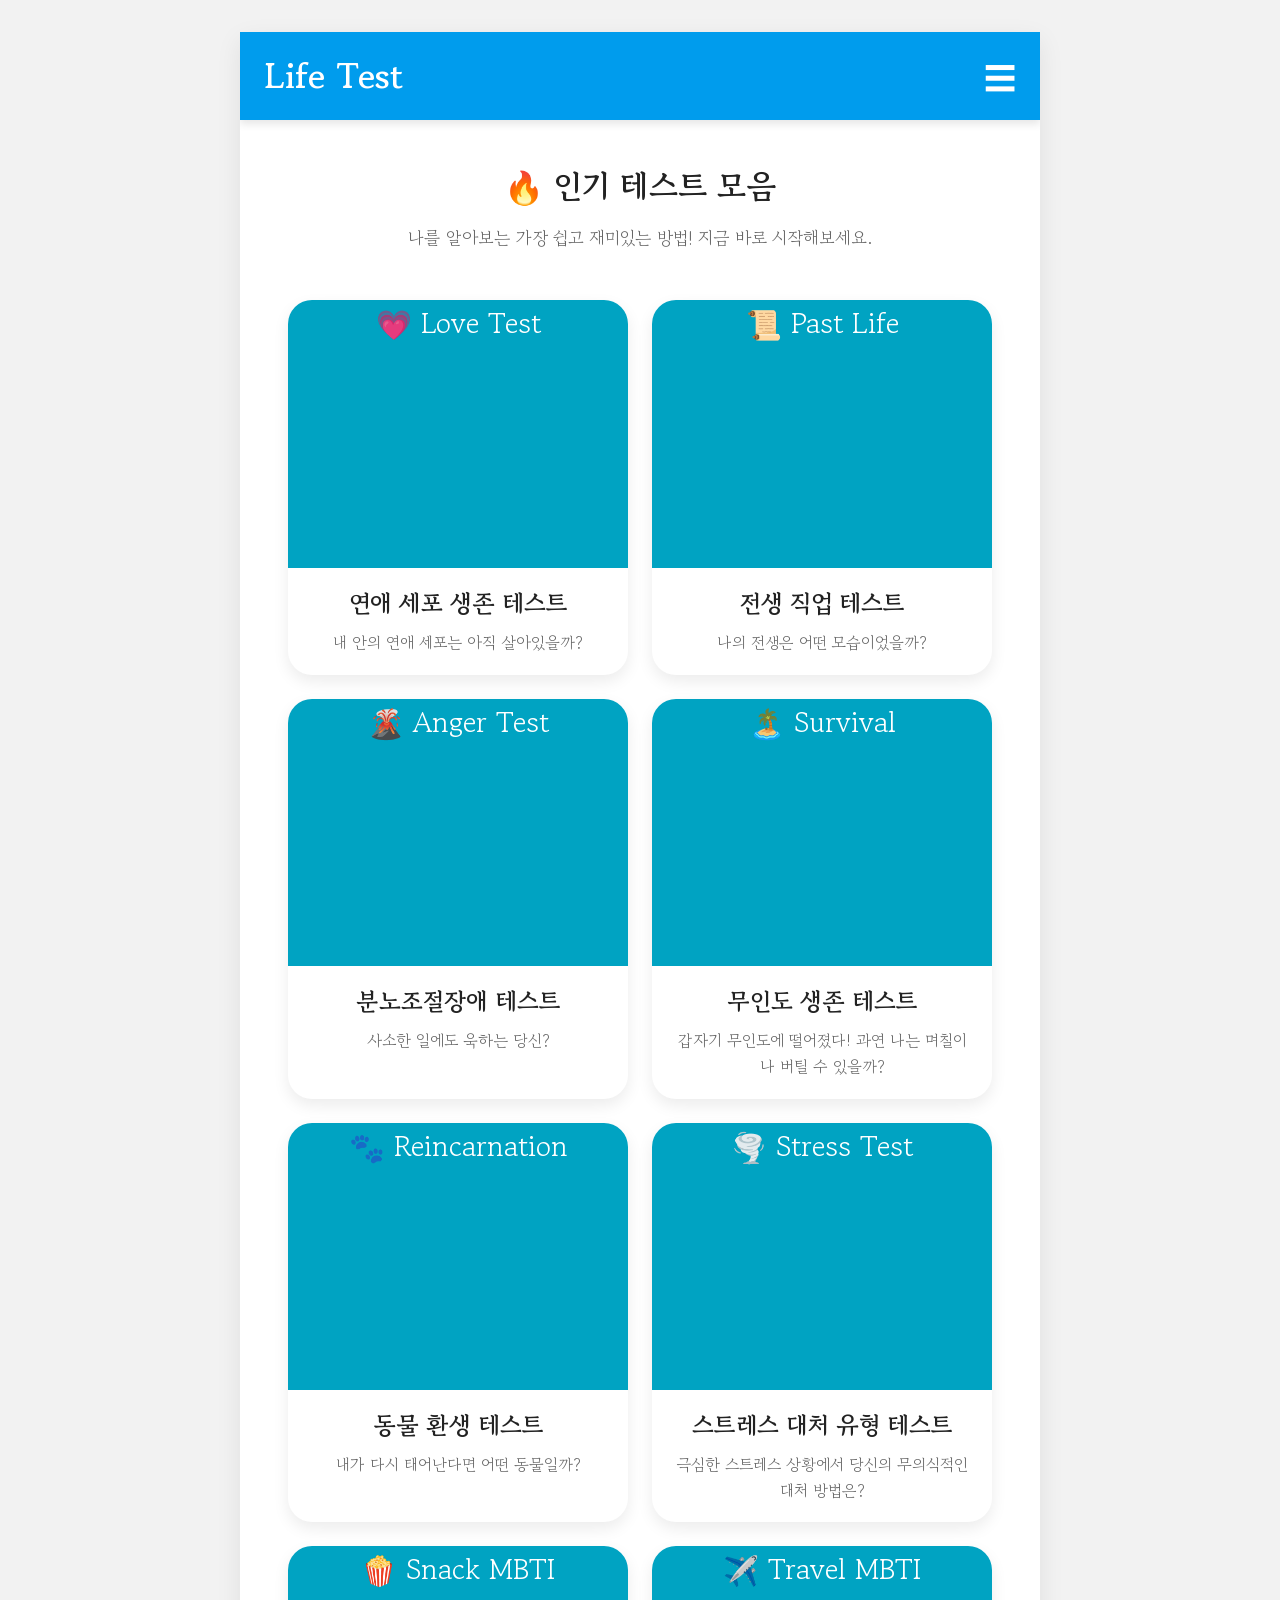
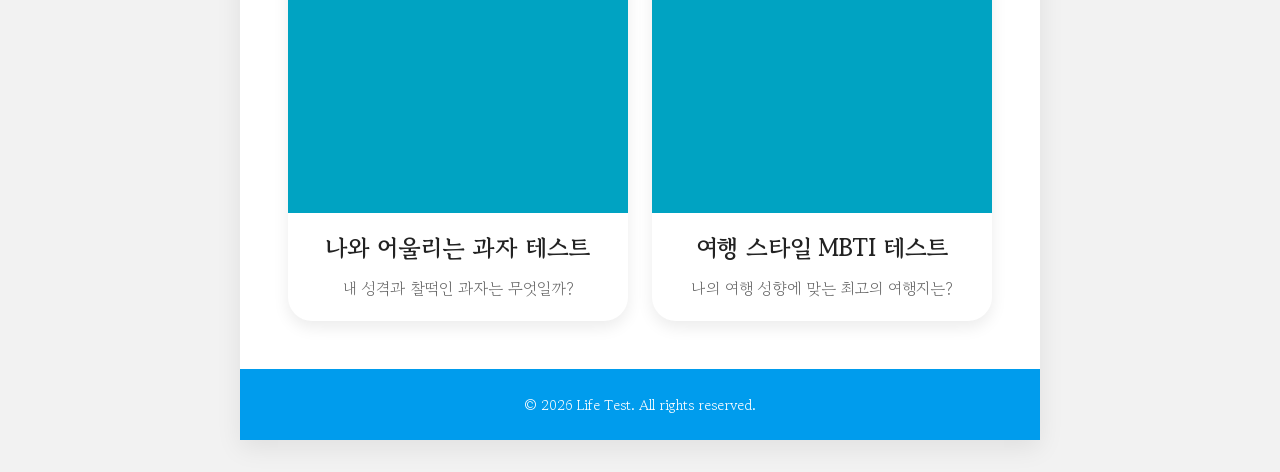
==== commit a6aee445: "feat: Add 5 new tests based on new design template" ====
--- a/index.html
+++ b/index.html
@@ -3,81 +3,103 @@
 <head>
     <meta charset="UTF-8">
     <meta name="viewport" content="width=device-width, initial-scale=1.0">
-    <title>Life Test - 모든 콘텐츠</title>
-    <meta name="description" content="MZ세대를 위한 재미있는 심리 테스트, 운세, MBTI 콘텐츠 모음">
+    <title>Life Test - 다양한 심리/성향 테스트 모음</title>
+    <meta name="description" content="MBTI, 연애, 심리 등 나를 알아보는 재미있는 테스트 모음집. 매일 새로운 테스트가 업데이트됩니다!">
     <link rel="stylesheet" href="css/style.css">
-    <!-- JSON-LD 구조화 데이터 삽입 예정 -->
 </head>
 <body>
-    <div class="container">
-        <!-- 상단 헤더 -->
+    <div class="container" style="max-width: 1000px; border-radius: 0;">
         <header class="header">
             <div class="logo">Life Test</div>
             <div class="hamburger-menu">☰</div>
             <nav class="full-screen-nav">
                 <div class="close-button">X</div>
-                <ul id="content-list">
-                    <!-- 콘텐츠 목록이 여기에 동적으로 로드됩니다 -->
-                </ul>
+                <ul id="content-list"></ul>
             </nav>
         </header>
 
-        <!--
-        <div class="ad-banner top-width-ad">
-            <div class="ad-placeholder">광고: 상단 가로형 배너</div>
-        </div>
-        -->
+        <main class="main-content">
+            <h1 class="content-title" style="margin-top: 1rem;">🔥 인기 테스트 모음</h1>
+            <p class="content-description">나를 알아보는 가장 쉽고 재미있는 방법! 지금 바로 시작해보세요.</p>
+            
+            <div class="content-grid">
+                <!-- 콘텐츠 1 -->
+                <a href="love-cell-test/index.html" class="content-card">
+                    <div class="content-card-thumbnail">
+                        <span>💗 Love Test</span>
+                    </div>
+                    <h2 class="content-card-title">연애 세포 생존 테스트</h2>
+                    <p class="content-card-description">내 안의 연애 세포는 아직 살아있을까?</p>
+                </a>
+                
+                <!-- 콘텐츠 2 -->
+                <a href="past-life-job-test/index.html" class="content-card">
+                    <div class="content-card-thumbnail">
+                        <span>📜 Past Life</span>
+                    </div>
+                    <h2 class="content-card-title">전생 직업 테스트</h2>
+                    <p class="content-card-description">나의 전생은 어떤 모습이었을까?</p>
+                </a>
+                
+                <!-- 콘텐츠 3 -->
+                <a href="anger-management-test/index.html" class="content-card">
+                    <div class="content-card-thumbnail">
+                        <span>🌋 Anger Test</span>
+                    </div>
+                    <h2 class="content-card-title">분노조절장애 테스트</h2>
+                    <p class="content-card-description">사소한 일에도 욱하는 당신?</p>
+                </a>
+                
+                <!-- 콘텐츠 4 -->
+                <a href="island-survival-test/index.html" class="content-card">
+                    <div class="content-card-thumbnail">
+                        <span>🏝️ Survival</span>
+                    </div>
+                    <h2 class="content-card-title">무인도 생존 테스트</h2>
+                    <p class="content-card-description">갑자기 무인도에 떨어졌다! 과연 나는 며칠이나 버틸 수 있을까?</p>
+                </a>
+                
+                <!-- 콘텐츠 5 -->
+                <a href="animal-reincarnation-test/index.html" class="content-card">
+                    <div class="content-card-thumbnail">
+                        <span>🐾 Reincarnation</span>
+                    </div>
+                    <h2 class="content-card-title">동물 환생 테스트</h2>
+                    <p class="content-card-description">내가 다시 태어난다면 어떤 동물일까?</p>
+                </a>
 
-        <main class="main-content">
-            <h1 class="content-title">모든 Life Test 콘텐츠</h1>
-            <p class="content-description">재미있는 심리 테스트와 운세 콘텐츠를 모두 만나보세요!</p>
-            <div id="all-contents-grid" class="content-grid">
-                <!-- 모든 콘텐츠가 여기에 동적으로 로드됩니다 -->
+                <!-- 콘텐츠 6 -->
+                <a href="stress-coping-test/index.html" class="content-card">
+                    <div class="content-card-thumbnail">
+                        <span>🌪️ Stress Test</span>
+                    </div>
+                    <h2 class="content-card-title">스트레스 대처 유형 테스트</h2>
+                    <p class="content-card-description">극심한 스트레스 상황에서 당신의 무의식적인 대처 방법은?</p>
+                </a>
+                
+                <!-- 기존 콘텐츠 유지 -->
+                <a href="snack-mbti-test/index.html" class="content-card">
+                    <div class="content-card-thumbnail">
+                        <span>🍿 Snack MBTI</span>
+                    </div>
+                    <h2 class="content-card-title">나와 어울리는 과자 테스트</h2>
+                    <p class="content-card-description">내 성격과 찰떡인 과자는 무엇일까?</p>
+                </a>
+                
+                <a href="travel-mbti-test/index.html" class="content-card">
+                    <div class="content-card-thumbnail">
+                        <span>✈️ Travel MBTI</span>
+                    </div>
+                    <h2 class="content-card-title">여행 스타일 MBTI 테스트</h2>
+                    <p class="content-card-description">나의 여행 성향에 맞는 최고의 여행지는?</p>
+                </a>
             </div>
         </main>
 
-        <!--
-        <div class="ad-banner bottom-width-ad">
-            <div class="ad-placeholder">광고: 하단 가로형 배너</div>
-        </div>
-        -->
-
-        <!-- 푸터 -->
         <footer class="footer">
             <p>&copy; 2026 Life Test. All rights reserved.</p>
         </footer>
     </div>
-
     <script src="js/script.js"></script>
-    <script>
-        document.addEventListener("DOMContentLoaded", async () => {
-            const contentGrid = document.getElementById("all-contents-grid");
-            const contentListNav = document.getElementById("content-list");
-
-            const contents = [
-                { title: "나와 찰떡궁합인 간식은?", path: "snack-mbti-test", thumbnail: "https://via.placeholder.com/400x300?text=Snack" },
-                { title: "전생에 나는 어떤 동물이었을까?", path: "animal-reincarnation-test", thumbnail: "https://via.placeholder.com/400x300?text=Animal" },
-                { title: "스트레스 해소법으로 알아보는 나의 성향", path: "stress-coping-test", thumbnail: "https://via.placeholder.com/400x300?text=Stress" },
-                { title: "여행 스타일로 알아보는 나의 진짜 성격", path: "travel-mbti-test", thumbnail: "https://via.placeholder.com/400x300?text=Travel" },
-                { title: "무인도에 떨어졌을 때 나의 생존 전략", path: "island-survival-test", thumbnail: "https://via.placeholder.com/400x300?text=Island" }
-            ];
-
-            contents.forEach(content => {
-                // 메인 콘텐츠 그리드에 추가
-                contentGrid.innerHTML += `
-                    <a href="./${content.path}/index.html" class="content-card">
-                        <div class="content-card-thumbnail">
-                            <img src="${content.thumbnail}" alt="${content.title} 썸네일">
-                        </div>
-                        <h3 class="content-card-title">${content.title}</h3>
-                        <p class="content-card-description">나의 ${content.title}을(를) 지금 바로 알아보세요!</p>
-                    </a>
-                `;
-
-                // 네비게이션 목록에 추가
-                contentListNav.innerHTML += `<li><a href="./${content.path}/index.html">${content.title}</a></li>`;
-            });
-        });
-    </script>
 </body>
 </html>
--- a/css/style.css
+++ b/css/style.css
@@ -2,14 +2,17 @@
 @import url("https://fonts.googleapis.com/css2?family=Gowun+Batang&family=Dokdo&display=swap");
 
 :root {
-    --primary-color: #A2B9EE; /* 연한 파스텔 블루 */
-    --secondary-color: #B2DFFB; /* 더 연한 파스텔 스카이 블루 */
-    --accent-color: #FFC0CB; /* 연한 파스텔 핑크 */
-    --text-color: #333; /* 진한 회색 */
-    --light-bg: #F0F4F8; /* 아주 연한 배경색 */
-    --card-bg: #FFFFFF; /* 카드 배경색 */
-    --border-color: #DDEBF7; /* 연한 테두리색 */
-    --shadow-light: rgba(162, 185, 238, 0.2); /* 연한 그림자 */
+    --primary-color: #009CED; /* Primary blue from image */
+    --secondary-color: #222222; /* Secondary dark gray from image */
+    --tertiary-color: #00A3C2; /* Tertiary blue from image */
+    --neutral-color: #F2F2F2; /* Neutral light gray from image */
+    --text-color: #333333; /* Darker gray for text */
+    --light-text-color: #666666; /* Lighter gray for secondary text */
+    --card-bg: #FFFFFF; /* Card background color */
+    --body-bg: #F2F2F2; /* Body background color from neutral */
+    --border-color: #E0E0E0; /* Lighter border color */
+    --shadow-light: rgba(0, 0, 0, 0.08); /* Subtle shadow for cards */
+    --shadow-medium: rgba(0, 0, 0, 0.15); /* Medium shadow for interactive elements */
 }
 
 * {
@@ -22,7 +25,7 @@
     font-family: 'Gowun Batang', serif;
     line-height: 1.6;
     color: var(--text-color);
-    background-color: var(--light-bg);
+    background-color: var(--body-bg);
     display: flex;
     justify-content: center;
     align-items: flex-start; /* 상단 정렬 */
@@ -32,11 +35,14 @@
 .container {
     width: 100%;
     max-width: 800px; /* TestMoa와 유사한 최대 너비 */
-    margin: 1rem auto; /* 상하 여백 추가 */
+    margin: 0;
     background-color: var(--card-bg);
-    border-radius: 20px; /* 둥근 모서리 강조 */
-    box-shadow: 0 8px 20px var(--shadow-light);
+    border-radius: 0;
+    box-shadow: 0 0.5rem 1.5rem var(--shadow-light); /* 부드러운 그림자 */
     overflow: hidden;
+    min-height: 100vh;
+    display: flex;
+    flex-direction: column;
 }
 
 /* Header */
@@ -50,16 +56,16 @@
     position: sticky;
     top: 0;
     z-index: 1000;
-    border-bottom: 2px solid var(--secondary-color);
-    border-radius: 20px 20px 0 0; /* 상단만 둥글게 */
+    border-radius: 0;
+    box-shadow: 0 0.25rem 0.5rem rgba(0,0,0,0.1); /* 미묘한 그림자 */
 }
 
 .header .logo {
-    font-family: 'Dokdo', cursive; /* 귀여운 폰트 적용 */
-    font-size: 2.5rem;
-    font-weight: normal;
-    color: #fff;
-    text-shadow: 2px 2px 5px rgba(0,0,0,0.2);
+    font-family: 'Gowun Batang', serif; /* 세련된 폰트 적용 */
+    font-size: 2.2rem;
+    font-weight: bold;
+    color: #fff;
+    text-shadow: none;
 }
 
 .hamburger-menu {
@@ -95,7 +101,7 @@
     right: 1.5rem;
     font-size: 2.5rem;
     cursor: pointer;
-    color: var(--accent-color);
+    color: var(--tertiary-color);
 }
 
 .full-screen-nav #content-list {
@@ -115,7 +121,7 @@
 }
 
 .full-screen-nav #content-list a:hover {
-    color: var(--accent-color);
+    color: var(--tertiary-color);
 }
 
 /* Ad Banners - Temporary Styles */
@@ -126,12 +132,12 @@
     font-weight: bold;
     color: var(--text-color);
     border: 1px dashed var(--border-color);
-    border-radius: 10px; /* 둥근 모서리 */
+    border-radius: 0.75rem; /* 둥근 모서리 (12px) */
     overflow: hidden; /* 내부 이미지 등에 영향 */
 }
 
-.ad-placeholder { background: var(--light-bg); min-height: 100px; display: flex; align-items: center; justify-content: center; width: calc(100% - 2rem); margin: 1rem auto; }
-.ad-placeholder-vertical { background: var(--light-bg); min-width: 120px; min-height: 300px; display: flex; align-items: center; justify-content: center; writing-mode: vertical-lr; text-orientation: mixed; border-radius: 10px; }
+.ad-placeholder { background: var(--neutral-color); min-height: 100px; display: flex; align-items: center; justify-content: center; width: calc(100% - 2rem); margin: 1rem auto; border-radius: 0.75rem; }
+.ad-placeholder-vertical { background: var(--neutral-color); min-width: 120px; min-height: 300px; display: flex; align-items: center; justify-content: center; writing-mode: vertical-lr; text-orientation: mixed; border-radius: 0.75rem; }
 
 /* Main Content */
 .main-content {
@@ -150,21 +156,22 @@
     flex-grow: 1;
     background-color: var(--card-bg);
     padding: 1.5rem;
-    border-radius: 15px;
-    box-shadow: 0 4px 10px var(--shadow-light);
+    border-radius: 1.5rem; /* 24px */
+    box-shadow: none;
 }
 
 .content-title {
-    font-family: 'Dokdo', cursive;
-    font-size: 2.5rem;
-    color: var(--primary-color);
+    font-family: 'Gowun Batang', serif;
+    font-size: 2rem;
+    color: var(--secondary-color);
     margin-bottom: 0.8rem;
     text-align: center;
+    font-weight: bold;
 }
 
 .content-description {
     font-size: 1.1rem;
-    color: var(--dark-gray);
+    color: var(--light-text-color);
     margin-bottom: 1.5rem;
     text-align: center;
 }
@@ -174,9 +181,9 @@
     padding-bottom: 56.25%; /* 16:9 Aspect Ratio */
     position: relative;
     margin-bottom: 1.5rem;
-    border-radius: 10px;
+    border-radius: 1.2rem; /* 둥근 모서리 */
     overflow: hidden;
-    box-shadow: 0 2px 5px rgba(0,0,0,0.1);
+    box-shadow: 0 0.25rem 0.75rem rgba(0,0,0,0.1);
 }
 
 .thumbnail-image-wrapper img {
@@ -186,7 +193,7 @@
     width: 100%;
     height: 100%;
     object-fit: cover; /* 이미지가 잘리지 않게 중앙 배치 */
-    border-radius: 10px;
+    border-radius: 1.2rem;
 }
 
 .question-container {
@@ -194,16 +201,16 @@
 }
 
 .question {
-    background-color: var(--light-bg);
+    background-color: var(--neutral-color);
     padding: 1.5rem;
-    border-radius: 15px;
+    border-radius: 1.5rem;
     margin-bottom: 1.5rem;
     box-shadow: inset 0 2px 5px rgba(0,0,0,0.05);
 }
 
 .question-text {
     font-size: 1.3rem;
-    color: var(--primary-color);
+    color: var(--secondary-color);
     font-weight: bold;
     margin-bottom: 1.5rem;
     text-align: center;
@@ -221,25 +228,26 @@
     border: 1px solid var(--border-color);
     padding: 1rem 1.5rem;
     font-size: 1.1rem;
-    border-radius: 10px;
+    border-radius: 1.5rem; /* 둥근 모서리 */
     cursor: pointer;
-    transition: background-color 0.2s ease, border-color 0.2s ease, transform 0.2s ease;
+    transition: background-color 0.2s ease, border-color 0.2s ease, transform 0.2s ease, box-shadow 0.2s ease;
     text-align: left;
     width: 100%;
+    box-shadow: 0 0.25rem 0.5rem rgba(0,0,0,0.05); /* 버튼에 그림자 추가 */
 }
 
 .option-button:hover {
-    background-color: var(--secondary-color);
-    color: #fff;
-    border-color: var(--secondary-color);
+    background-color: var(--neutral-color);
+    border-color: var(--neutral-color);
     transform: translateY(-2px);
+    box-shadow: 0 0.35rem 0.8rem rgba(0,0,0,0.1);
 }
 
 .option-button.selected {
-    background-color: var(--primary-color);
-    color: #fff;
-    border-color: var(--primary-color);
-    box-shadow: 0 2px 5px rgba(0,0,0,0.2);
+    background-color: var(--tertiary-color);
+    color: #fff;
+    border-color: var(--tertiary-color);
+    box-shadow: 0 0.35rem 0.8rem var(--shadow-medium);
 }
 
 .input-form {
@@ -249,42 +257,46 @@
     margin-bottom: 0; 
     text-align: center;
     box-shadow: none;
+    display: flex;
+    justify-content: center; /* 버튼을 가로 중앙 정렬 */
 }
 
 .input-form .cta-button {
-    background-color: var(--accent-color);
+    background-color: var(--primary-color);
     color: #fff;
     border: none;
     padding: 1.2rem 2.5rem;
     font-size: 1.4rem;
     font-weight: bold;
-    border-radius: 15px; /* 둥근 버튼 */
+    border-radius: 1.5rem; /* 둥근 버튼 */
     cursor: pointer;
-    transition: background-color 0.3s ease, transform 0.2s ease;
-    box-shadow: 0 4px 10px rgba(255, 192, 203, 0.4);
+    transition: background-color 0.3s ease, transform 0.2s ease, box-shadow 0.2s ease;
+    box-shadow: 0 0.4rem 1rem var(--shadow-medium);
     margin-top: 2rem; /* 질문과 버튼 사이 간격 */
 }
 
 .input-form .cta-button:hover {
-    background-color: #ff9cb1;
+    background-color: #007bbd; /* Primary Color의 약간 더 어두운 버전 */
     transform: translateY(-2px);
+    box-shadow: 0 0.5rem 1.2rem var(--shadow-medium);
 }
 
 /* Result Section */
 #result-section {
     display: none; /* 초기에는 숨김 */
-    padding: 1.5rem;
-    border-radius: 15px;
-    background-color: var(--card-bg);
-    box-shadow: 0 4px 10px var(--shadow-light);
+    padding: 0;
+    border-radius: 1.5rem;
+    background-color: transparent; /* 배경색 투명하게 */
+    box-shadow: none;
     text-align: center;
 }
 
 #result-section h2 {
-    font-family: 'Dokdo', cursive;
-    font-size: 3rem;
-    color: var(--primary-color);
+    font-family: 'Gowun Batang', serif;
+    font-size: 2.5rem;
+    color: var(--secondary-color);
     margin-bottom: 1rem;
+    font-weight: bold;
 }
 
 #result-section .result-image-wrapper {
@@ -293,9 +305,9 @@
     padding-bottom: 80%; /* 1:1 Aspect Ratio */
     position: relative;
     margin: 1.5rem auto;
-    border-radius: 50%; /* 원형 이미지 */
+    border-radius: 1.5rem; /* 원형 대신 둥근 사각형 */
     overflow: hidden;
-    box-shadow: 0 4px 10px rgba(0,0,0,0.1);
+    box-shadow: 0 0.4rem 1rem rgba(0,0,0,0.1);
 }
 
 #result-section .result-image-wrapper img {
@@ -309,14 +321,14 @@
 
 #result-section .result-description {
     font-size: 1.1rem;
-    color: var(--dark-gray);
+    color: var(--light-text-color);
     margin-bottom: 1.5rem;
 }
 
 #result-section .result-type {
     font-size: 1.3rem;
     font-weight: bold;
-    color: var(--secondary-color);
+    color: var(--tertiary-color);
     margin-bottom: 1rem;
 }
 
@@ -350,7 +362,7 @@
 .loading-dots span {
     width: 15px;
     height: 15px;
-    background-color: var(--accent-color);
+    background-color: var(--tertiary-color);
     border-radius: 50%;
     animation: jump 1s infinite ease-in-out;
 }
@@ -365,13 +377,13 @@
 
 /* Explore Banner */
 .explore-banner {
-    background-color: var(--light-bg);
+    background-color: var(--neutral-color);
     padding: 1.5rem;
-    border-radius: 15px;
+    border-radius: 1.5rem;
     text-align: center;
     margin-top: 2rem;
     border: 1px solid var(--border-color);
-    box-shadow: 0 2px 5px rgba(0,0,0,0.05);
+    box-shadow: 0 0.25rem 0.5rem rgba(0,0,0,0.05);
 }
 
 .explore-banner h3 {
@@ -389,37 +401,45 @@
     cursor: pointer;
     background-color: var(--card-bg);
     padding: 0.8rem;
-    border-radius: 10px;
-    box-shadow: 0 2px 5px rgba(0,0,0,0.05);
-    transition: transform 0.2s ease;
+    border-radius: 1.2rem;
+    box-shadow: 0 0.25rem 0.5rem rgba(0,0,0,0.05);
+    transition: transform 0.2s ease, box-shadow 0.2s ease;
 }
 
 .explore-item:hover {
-    transform: translateX(5px);
+    transform: translateY(-5px);
+    box-shadow: 0 0.35rem 0.8rem rgba(0,0,0,0.1);
 }
 
 .explore-thumbnail {
-    background: var(--secondary-color);
+    background: var(--tertiary-color);
     width: 60px;
     height: 60px;
-    border-radius: 8px;
+    border-radius: 0.75rem;
     flex-shrink: 0;
     display: flex; /* 중앙 정렬용 */
     align-items: center;
     justify-content: center;
     color: #fff;
     font-size: 0.8rem;
+    overflow: hidden; /* 추가: 이미지가 부모 영역을 벗어나지 않도록 함 */
+}
+
+.explore-thumbnail img {
+    width: 100%;
+    height: 100%;
+    object-fit: cover;
 }
 
 .explore-text .explore-title {
     font-weight: bold;
-    color: var(--primary-color);
+    color: var(--secondary-color);
     font-size: 1.1rem;
 }
 
 .explore-text .explore-hook {
     font-size: 0.9rem;
-    color: var(--dark-gray);
+    color: var(--light-text-color);
 }
 
 /* Footer */
@@ -429,8 +449,8 @@
     background-color: var(--primary-color);
     color: #fff;
     font-size: 0.9rem;
-    margin-top: 2rem;
-    border-radius: 0 0 20px 20px; /* 하단만 둥글게 */
+    margin-top: auto; /* 푸터를 하단에 고정 */
+    border-radius: 0;
 }
 
 /* Desktop specific styles */
@@ -478,7 +498,7 @@
         display: flex; /* flex로 변경 */
     }
     .container {
-        margin: 1rem; /* 모바일에서 여백 조정 */
+        margin: 0; /* 모바일에서 여백 제거 */
     }
 }
 
@@ -492,8 +512,8 @@
 
 .content-card {
     background-color: var(--card-bg);
-    border-radius: 15px; /* 더 둥글게 */
-    box-shadow: 0 6px 15px var(--shadow-light);
+    border-radius: 1.5rem; /* 더 둥글게 */
+    box-shadow: 0 0.4rem 1rem var(--shadow-light);
     overflow: hidden;
     text-decoration: none;
     color: var(--text-color);
@@ -505,20 +525,20 @@
 
 .content-card:hover {
     transform: translateY(-8px);
-    box-shadow: 0 10px 25px var(--shadow-light);
+    box-shadow: 0 0.6rem 1.8rem var(--shadow-medium);
 }
 
 .content-card-thumbnail {
     width: 100%;
     padding-bottom: 65%; /* 이미지 비율 4:3 */
     position: relative;
-    background-color: var(--secondary-color);
+    background-color: var(--tertiary-color);
     display: flex;
     align-items: center;
     justify-content: center;
     color: #fff;
-    font-family: 'Dokdo', cursive;
-    font-size: 2rem;
+    font-family: 'Gowun Batang', serif;
+    font-size: 1.8rem;
     overflow: hidden;
 }
 
@@ -534,14 +554,14 @@
 .content-card-title {
     font-family: 'Gowun Batang', serif;
     font-size: 1.5rem;
-    color: var(--primary-color);
+    color: var(--secondary-color);
     padding: 1rem 1.2rem 0.5rem;
     text-align: center;
 }
 
 .content-card-description {
     font-size: 1rem;
-    color: var(--dark-gray);
+    color: var(--light-text-color);
     padding: 0 1.2rem 1.2rem;
     text-align: center;
     flex-grow: 1; /* 남은 공간 채우기 */
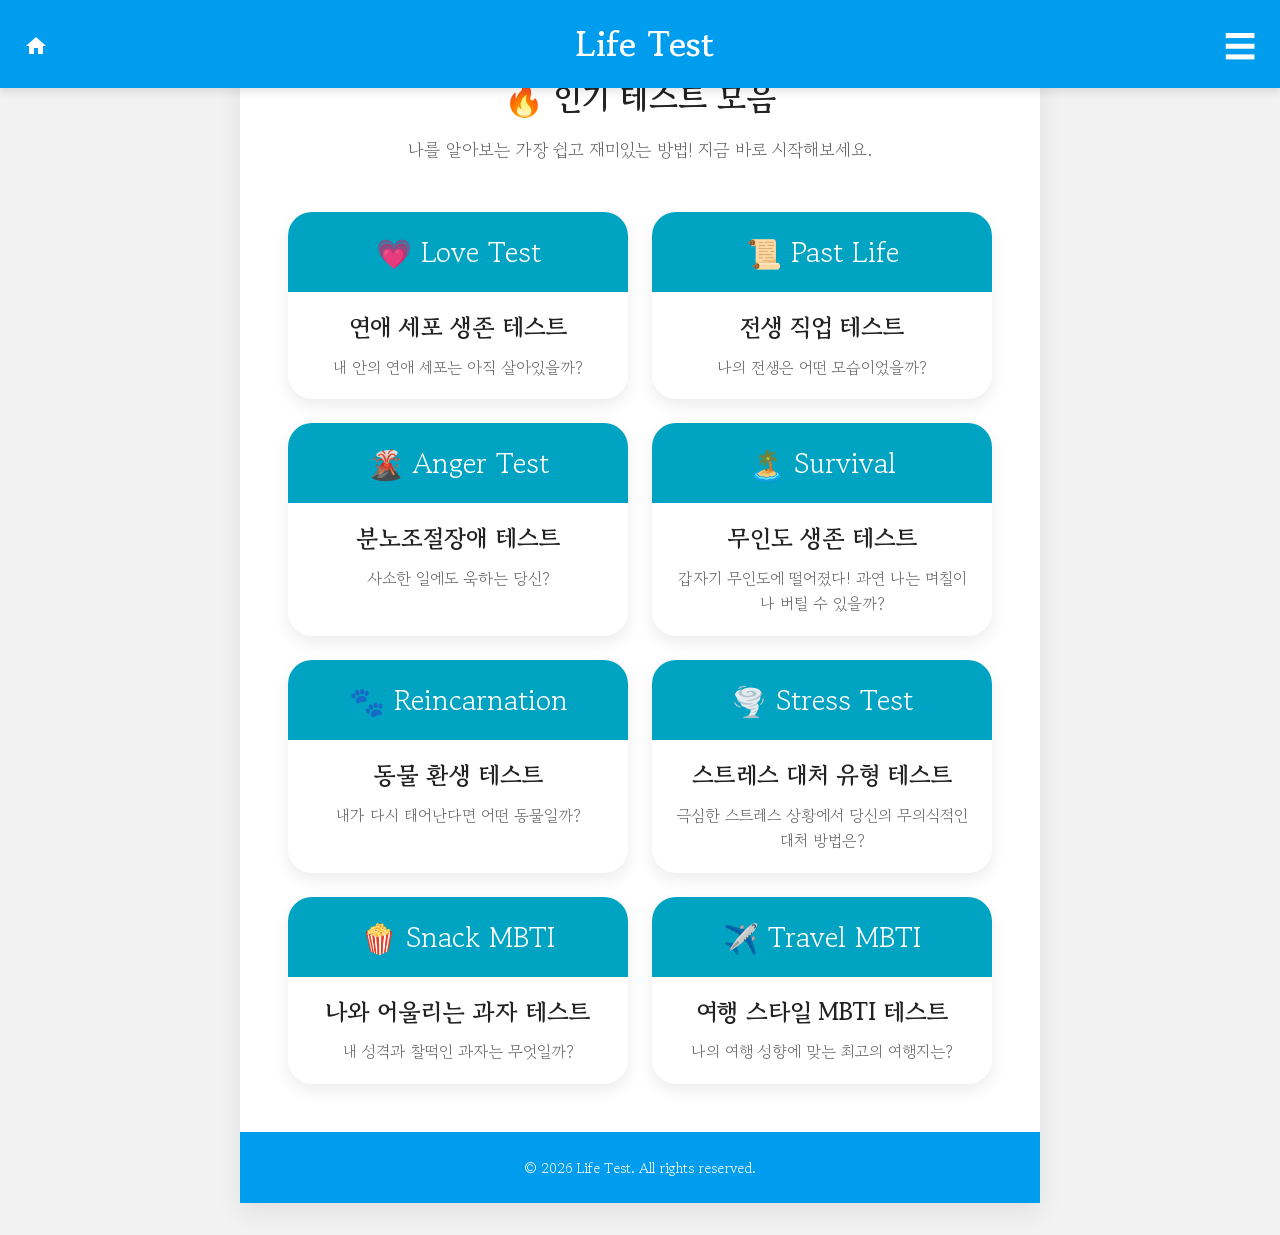
==== commit 4c9f9029: "feat: Integrated Google Material Icons for home navigation across all pages" ====
--- a/index.html
+++ b/index.html
@@ -6,10 +6,12 @@
     <title>Life Test - 다양한 심리/성향 테스트 모음</title>
     <meta name="description" content="MBTI, 연애, 심리 등 나를 알아보는 재미있는 테스트 모음집. 매일 새로운 테스트가 업데이트됩니다!">
     <link rel="stylesheet" href="css/style.css">
+    <link href="https://fonts.googleapis.com/icon?family=Material+Icons" rel="stylesheet"> <!-- Google Fonts Icons 추가 -->
 </head>
 <body>
     <div class="container" style="max-width: 1000px; border-radius: 0;">
         <header class="header">
+            <a href="/" class="home-icon"><span class="material-icons">home</span></a> <!-- Home 이모티콘 추가 -->
             <div class="logo">Life Test</div>
             <div class="hamburger-menu">☰</div>
             <nav class="full-screen-nav">
--- a/css/style.css
+++ b/css/style.css
@@ -30,6 +30,7 @@
     justify-content: center;
     align-items: flex-start; /* 상단 정렬 */
     min-height: 100vh;
+    padding-top: 4rem; /* 고정 헤더 높이만큼 여백 추가 */
 }
 
 .container {
@@ -53,8 +54,10 @@
     padding: 1rem 1.5rem;
     background-color: var(--primary-color);
     color: #fff;
-    position: sticky;
+    position: fixed; /* 헤더 위치 고정 */
+    width: 100%; /* 전체 너비 차지 */
     top: 0;
+    left: 0;
     z-index: 1000;
     border-radius: 0;
     box-shadow: 0 0.25rem 0.5rem rgba(0,0,0,0.1); /* 미묘한 그림자 */
@@ -66,6 +69,16 @@
     font-weight: bold;
     color: #fff;
     text-shadow: none;
+    flex-grow: 1; /* 남은 공간을 채워 로고를 중앙으로 밀어냄 */
+    text-align: center;
+}
+
+.home-icon {
+    font-size: 2rem; /* 햄버거 메뉴와 유사하게 */
+    color: #fff; /* 흰색으로 */
+    text-decoration: none; /* 밑줄 제거 */
+    padding-right: 1rem; /* 로고와의 간격 */
+    line-height: 1; /* 이모티콘 수직 정렬을 위해 */
 }
 
 .hamburger-menu {
@@ -530,7 +543,7 @@
 
 .content-card-thumbnail {
     width: 100%;
-    padding-bottom: 65%; /* 이미지 비율 4:3 */
+    padding: 5%;
     position: relative;
     background-color: var(--tertiary-color);
     display: flex;
